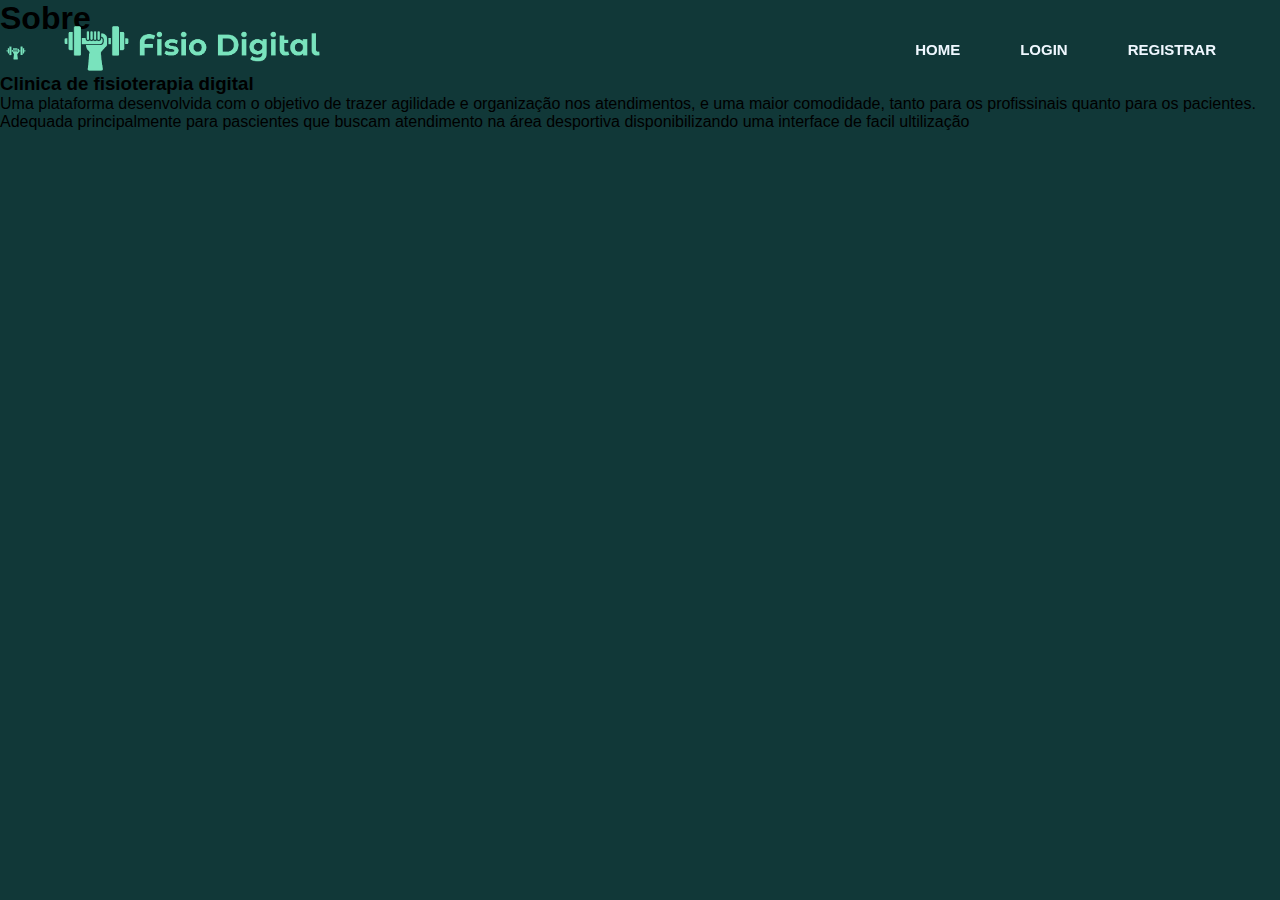
==== saiba_mais.html @ 44dbf616 "TextoPaginaSaibaMais" ====
<!DOCTYPE html>
<html lang="pt-br">
<head>
    <meta charset="UTF-8">
    <meta name="viewport" content="width=device-width, initial-scale=1.0">
    <title>Pagina saiba mais</title>

    <!--CSS-->
    <link rel="stylesheet" href="saiba_mais.css">
</head>
<body>
    <header>
        <a href=""><img src="imagens/default_transparent.png" class="logo-nome-fisio" alt="LogoNomeFisio"></a>

        <ul class="navlist">
            <li><a href="">HOME</a></li>
            <li><a href="">LOGIN</a></li>
            <li><a href="">REGISTRAR</a></li>
        </ul>

        <div class="bx bx-menu" id="menu-icon"></div>
    </header>

    <h1>Sobre</h1>
    <div><img src="imagens/favicon_transparent_32x32.png" alt=""></div>
    <h3>Clinica de fisioterapia digital</h3>
    <p>Uma plataforma desenvolvida com o objetivo de trazer agilidade e organização nos atendimentos, e uma maior comodidade, tanto para os profissinais quanto para os pacientes. Adequada principalmente para pascientes que buscam atendimento na área desportiva disponibilizando uma interface de facil ultilização </p>
</body>
</html>
---- saiba_mais.css ----
*{
	margin: 0;
	padding: 0;
	box-sizing: border-box;
	font-family: 'Poppins' , Arial, Helvetica, sans-serif;
    list-style: none;
	text-decoration: none;	
}

body{
	background-color: #113838;
}

header{
	position: fixed;
	right: 0%;
	top: 0%;
	z-index: 1000;
	width: 100%;
	display: flex;
	align-items: center;
	justify-content: space-between;
	padding: 25px 5%;
	background: transparent;
}

.logo-nome-fisio{
	width: 20vw;
	height: auto;
}

.navlist{
	display: flex;
}
.navlist a{
	color: aliceblue;
	margin-left: 60px;
	font-size: 15px;
	font-weight: 600;
	border-bottom: 2px solid transparent;
	transition: all .55s ease;
}
.navlist a:hover{
	border-bottom: 2px solid white;
}

#menu-icon{
	color: aliceblue;
	font-size: 35px;
	z-index: 10001;
	cursor: pointer;
	display: none;
}
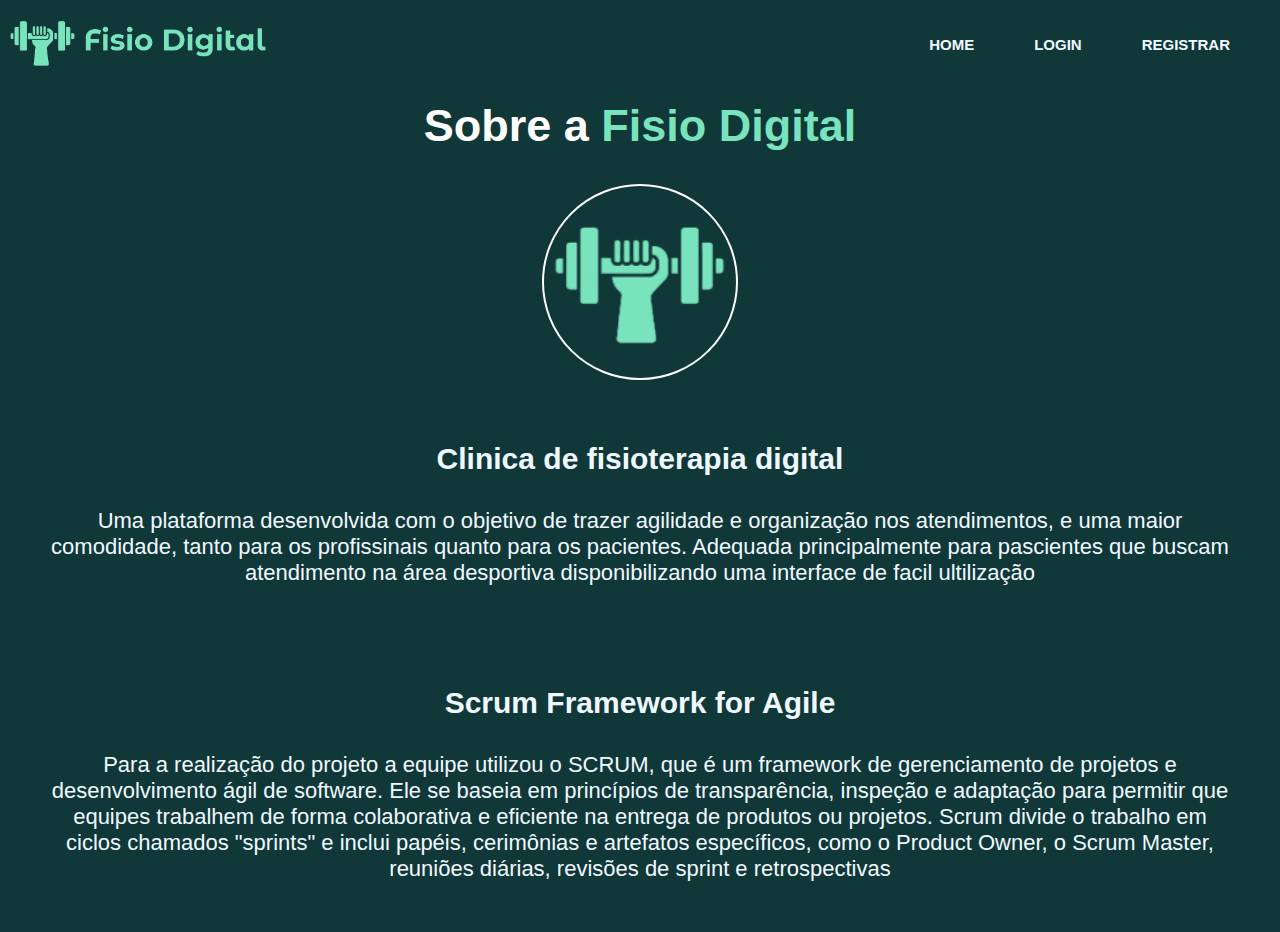
==== commit 2383067f: "Design e texto do menu sobre" ====
--- a/saiba_mais.html
+++ b/saiba_mais.html
@@ -1,5 +1,6 @@
 <!DOCTYPE html>
 <html lang="pt-br">
+
 <head>
     <meta charset="UTF-8">
     <meta name="viewport" content="width=device-width, initial-scale=1.0">
@@ -8,12 +9,13 @@
     <!--CSS-->
     <link rel="stylesheet" href="saiba_mais.css">
 </head>
+
 <body>
     <header>
-        <a href=""><img src="imagens/default_transparent.png" class="logo-nome-fisio" alt="LogoNomeFisio"></a>
+        <a href="index.html"><img src="imagens/default_transparent.png" class="logo-nome-fisio" alt="LogoNomeFisio"></a>
 
         <ul class="navlist">
-            <li><a href="">HOME</a></li>
+            <li><a href="index.html">HOME</a></li>
             <li><a href="">LOGIN</a></li>
             <li><a href="">REGISTRAR</a></li>
         </ul>
@@ -21,9 +23,20 @@
         <div class="bx bx-menu" id="menu-icon"></div>
     </header>
 
-    <h1>Sobre</h1>
-    <div><img src="imagens/favicon_transparent_32x32.png" alt=""></div>
-    <h3>Clinica de fisioterapia digital</h3>
-    <p>Uma plataforma desenvolvida com o objetivo de trazer agilidade e organização nos atendimentos, e uma maior comodidade, tanto para os profissinais quanto para os pacientes. Adequada principalmente para pascientes que buscam atendimento na área desportiva disponibilizando uma interface de facil ultilização </p>
+    <section class="sobre">
+        <h1>Sobre a <span>Fisio Digital</span></h1>
+        <div class="logo">
+            <img src="imagens/logo.png" alt="">
+            <span class="circle-spin"></span>
+        </div>
+        <h2>Clinica de fisioterapia digital</h2>
+        <p>Uma plataforma desenvolvida com o objetivo de trazer agilidade e organização nos atendimentos, e uma maior comodidade, tanto para os profissinais quanto para os pacientes. Adequada principalmente para pascientes que buscam atendimento na área desportiva disponibilizando uma interface de facil ultilização </p>
+    </section>
+
+    <section class="framework">
+        <h2>Scrum Framework for Agile</h2>
+        <p>Para a realização do projeto a equipe utilizou o SCRUM, que é um framework de gerenciamento de projetos e desenvolvimento ágil de software. Ele se baseia em princípios de transparência, inspeção e adaptação para permitir que equipes trabalhem de forma colaborativa e eficiente na entrega de produtos ou projetos. Scrum divide o trabalho em ciclos chamados "sprints" e inclui papéis, cerimônias e artefatos específicos, como o Product Owner, o Scrum Master, reuniões diárias, revisões de sprint e retrospectivas</p>
+    </section>
 </body>
+
 </html>--- a/saiba_mais.css
+++ b/saiba_mais.css
@@ -20,8 +20,8 @@
 	display: flex;
 	align-items: center;
 	justify-content: space-between;
-	padding: 25px 5%;
-	background: transparent;
+	padding: 20px 50px 1px 10px;
+	background: #113838;
 }
 
 .logo-nome-fisio{
@@ -51,3 +51,77 @@
 	cursor: pointer;
 	display: none;
 }
+
+.sobre{
+	display: flex;
+	margin: 100px 50px 0 50px;
+	justify-content: center;
+	align-items: center;
+	flex-direction: column;
+	gap: 2rem;
+}
+.sobre h1{
+	text-align: center;
+	font-size: 45px;
+	font-weight: 700;
+	color: white;
+}
+span{
+	color: #79e3bd;
+}
+.sobre h2{
+	margin-top: 30px;
+	font-size: 30px;
+	text-align: center;
+	color: aliceblue;
+}
+.sobre p{
+	font-size: 22px;
+	text-align: center;
+	color: aliceblue;
+}
+.logo{
+	width: 17vw;
+	height: auto;
+	border-radius: 50%;
+	display: flex;
+	justify-content: center;
+	align-items: center;
+}
+.logo img{
+	width: 90%;
+	border-radius: 50%;
+	border: 2px solid white;
+}
+/*.logo .circle-spin{
+	position: absolute;
+	top: 50%;
+	left: 50%;
+	transform: translate(-50%, -50%) rotate(0);
+	width: 100%;
+	height: 100%;
+	border-radius: 50%;
+	border-top: .2rem solid #ffffff;
+	border-right: .2rem solid #79e3bd;
+	border-bottom: .2rem solid #ffffff;
+	border-left: .2rem solid #79e3bd;
+}*/
+
+.framework{
+	display: flex;
+	margin: 100px 50px 50px 50px;
+	justify-content: center;
+	align-items: center;
+	flex-direction: column;
+	gap: 2rem;
+}
+.framework h2{
+	font-size: 30px;
+	text-align: center;
+	color: aliceblue;
+}
+.framework p{
+	font-size: 22px;
+	text-align: center;
+	color: aliceblue;
+}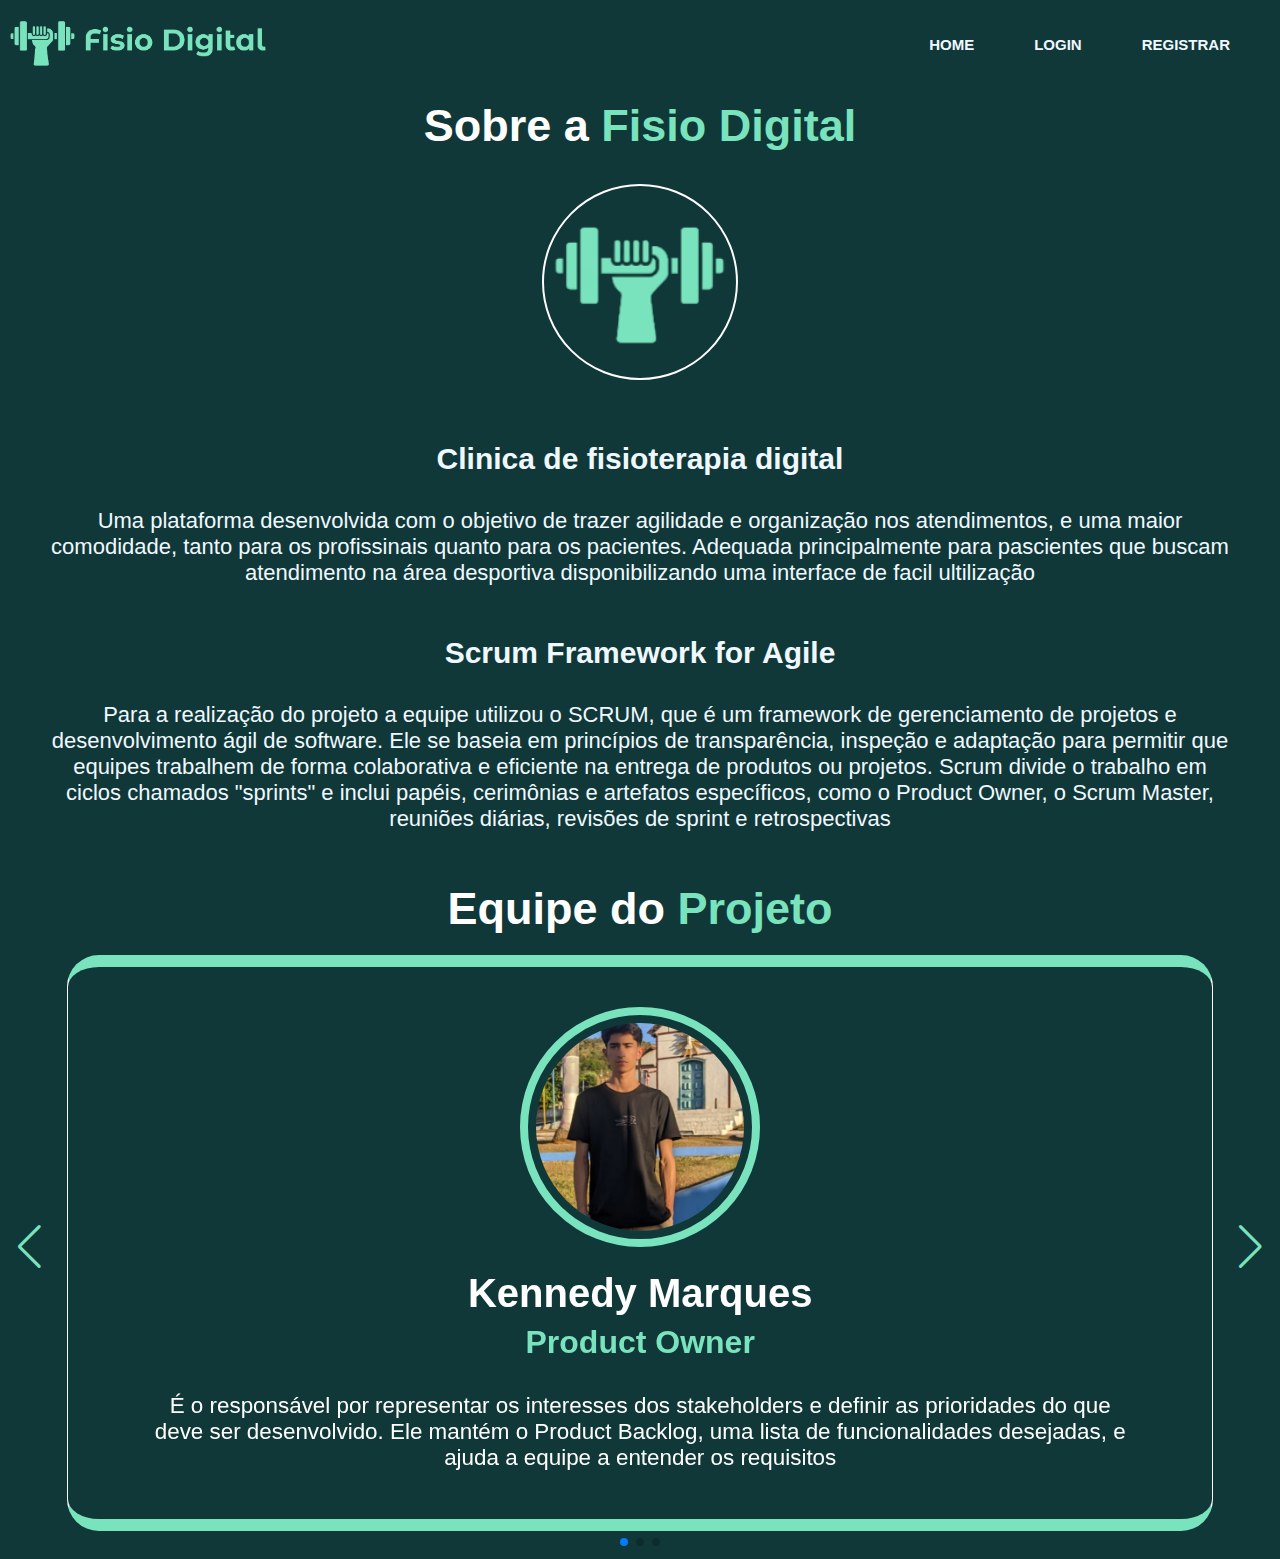
==== commit d740840a: "Equipe do projeto + js" ====
--- a/saiba_mais.html
+++ b/saiba_mais.html
@@ -8,6 +8,10 @@
 
     <!--CSS-->
     <link rel="stylesheet" href="saiba_mais.css">
+
+    <!--swiper css-->
+    <link rel="stylesheet" href="https://cdn.jsdelivr.net/npm/swiper@11/swiper-bundle.min.css" />
+
 </head>
 
 <body>
@@ -30,13 +34,63 @@
             <span class="circle-spin"></span>
         </div>
         <h2>Clinica de fisioterapia digital</h2>
-        <p>Uma plataforma desenvolvida com o objetivo de trazer agilidade e organização nos atendimentos, e uma maior comodidade, tanto para os profissinais quanto para os pacientes. Adequada principalmente para pascientes que buscam atendimento na área desportiva disponibilizando uma interface de facil ultilização </p>
+        <p>Uma plataforma desenvolvida com o objetivo de trazer agilidade e organização nos atendimentos, e uma maior
+            comodidade, tanto para os profissinais quanto para os pacientes. Adequada principalmente para pascientes que
+            buscam atendimento na área desportiva disponibilizando uma interface de facil ultilização </p>
     </section>
 
     <section class="framework">
         <h2>Scrum Framework for Agile</h2>
-        <p>Para a realização do projeto a equipe utilizou o SCRUM, que é um framework de gerenciamento de projetos e desenvolvimento ágil de software. Ele se baseia em princípios de transparência, inspeção e adaptação para permitir que equipes trabalhem de forma colaborativa e eficiente na entrega de produtos ou projetos. Scrum divide o trabalho em ciclos chamados "sprints" e inclui papéis, cerimônias e artefatos específicos, como o Product Owner, o Scrum Master, reuniões diárias, revisões de sprint e retrospectivas</p>
+        <p>Para a realização do projeto a equipe utilizou o SCRUM, que é um framework de gerenciamento de projetos e
+            desenvolvimento ágil de software. Ele se baseia em princípios de transparência, inspeção e adaptação para
+            permitir que equipes trabalhem de forma colaborativa e eficiente na entrega de produtos ou projetos. Scrum
+            divide o trabalho em ciclos chamados "sprints" e inclui papéis, cerimônias e artefatos específicos, como o
+            Product Owner, o Scrum Master, reuniões diárias, revisões de sprint e retrospectivas</p>
     </section>
+
+    <!-- testimonial design -->
+    <div class="testimonial-container">
+        <h1 class="heading">Equipe do <span>Projeto</span></h1>
+
+        <div class="testimonial-wrapper">
+            <div class="testimonial-box mySwiper">
+                <div class="testimonial-content swiper-wrapper">
+                    <div class="testimonial-slide swiper-slide">
+                        <img src="imagens/Imagem do WhatsApp de 2023-11-01 à(s) 20.05.30_786b7c42.jpg" alt="">
+                        <h2>Kennedy Marques</h2>
+                        <h3>Product Owner</h3>
+                        <p>É o responsável por representar os interesses dos stakeholders e definir as prioridades do
+                            que deve ser desenvolvido. Ele mantém o Product Backlog, uma lista de funcionalidades desejadas,
+                            e ajuda a equipe a entender os requisitos</p>
+                    </div>
+                    <div class="testimonial-slide swiper-slide">
+                        <img src="imagens/Imagem do WhatsApp de 2023-11-01 à(s) 20.05.30_786b7c42.jpg" alt="">
+                        <h3>Laysa Bittencourt</h3>
+                        <p>Lorem ipsum dolor sit amet consectetur adipisicing elit. Soluta itaque, distinctio unde iste
+                            laboriosam corporis fuga placeat error magnam ipsum temporibus, perspiciatis fugiat nobis
+                            culpa obcaecati sit architecto sed hic. lore</p>
+                    </div>
+                    <div class="testimonial-slide swiper-slide">
+                        <img src="imagens/Imagem do WhatsApp de 2023-11-01 à(s) 20.05.30_786b7c42.jpg" alt="">
+                        <h3>Daniel Cintra</h3>
+                        <p>Lorem ipsum dolor sit amet consectetur adipisicing elit. Soluta itaque, distinctio unde iste
+                            laboriosam corporis fuga placeat error magnam ipsum temporibus, perspiciatis fugiat nobis
+                            culpa obcaecati sit architecto sed hic. lore</p>
+                    </div>
+                </div>
+
+                <div class="swiper-button-next"></div>
+                <div class="swiper-button-prev"></div>
+                <div class="swiper-pagination"></div>
+            </div>
+        </div>
+    </div>
+
+    <!-- swiper js -->
+    <script src="https://cdn.jsdelivr.net/npm/swiper@11/swiper-bundle.min.js"></script>
+
+    <!-- custom js -->
+    <script src="js/script.js"></script>
 </body>
 
 </html>--- a/saiba_mais.css
+++ b/saiba_mais.css
@@ -109,7 +109,7 @@
 
 .framework{
 	display: flex;
-	margin: 100px 50px 50px 50px;
+	margin: 50px 50px 50px 50px;
 	justify-content: center;
 	align-items: center;
 	flex-direction: column;
@@ -117,11 +117,78 @@
 }
 .framework h2{
 	font-size: 30px;
-	text-align: center;
 	color: aliceblue;
 }
 .framework p{
 	font-size: 22px;
 	text-align: center;
 	color: aliceblue;
-}+}
+
+.heading{
+	text-align: center;
+	font-size: 45px;
+	font-weight: 700;
+	color: white;
+}
+.testimonial-container{
+	display: flex;
+	align-items: center;
+	flex-direction: column;
+	width: 100%;
+	padding: .1rem 1rem;
+}
+.testimonial-container .testimonial-wrapper{
+	position: relative;
+	max-width: 90rem;
+	width: 100%;
+	padding: 1rem 3rem 1.5rem 3rem;
+}
+.testimonial-wrapper .testimonial-box{
+	padding: .2rem;
+	border-radius: 2rem;
+	overflow: hidden;
+}
+.testimonial-content .testimonial-slide{
+	border: .1rem solid white;
+	display: flex;
+	align-items: center;
+	flex-direction: column;
+	border-radius: 2rem;
+	padding: 3rem 5rem;
+	border-top: .8rem solid #79e3bd;
+	border-bottom: .8rem solid #79e3bd;	
+}
+.testimonial-slide img{
+	width: 14rem;
+	height: 14rem;
+	object-fit: cover;
+	border-radius: 50%;
+	border: .5rem solid transparent;
+	outline: .5rem solid #79e3bd;
+}
+.testimonial-slide h2{
+	font-size: 2.5rem;
+	color: white;
+	margin: 2rem 0 .5rem 0;
+}
+.testimonial-slide h3{
+	color: #79e3bd;
+	font-size: 2rem;
+	margin-bottom: 2rem;
+}
+.testimonial-slide p{
+	font-size: 1.4rem;
+	color: white;
+	text-align: center;
+}
+.testimonial-box .swiper-button-next,
+.testimonial-box .swiper-button-prev{
+	color: #79e3bd;
+}
+.testimonial-box .swiper-button-next{
+	right: 0;
+}
+.testimonial-box .swiper-button-prev{
+	left: 0;
+}
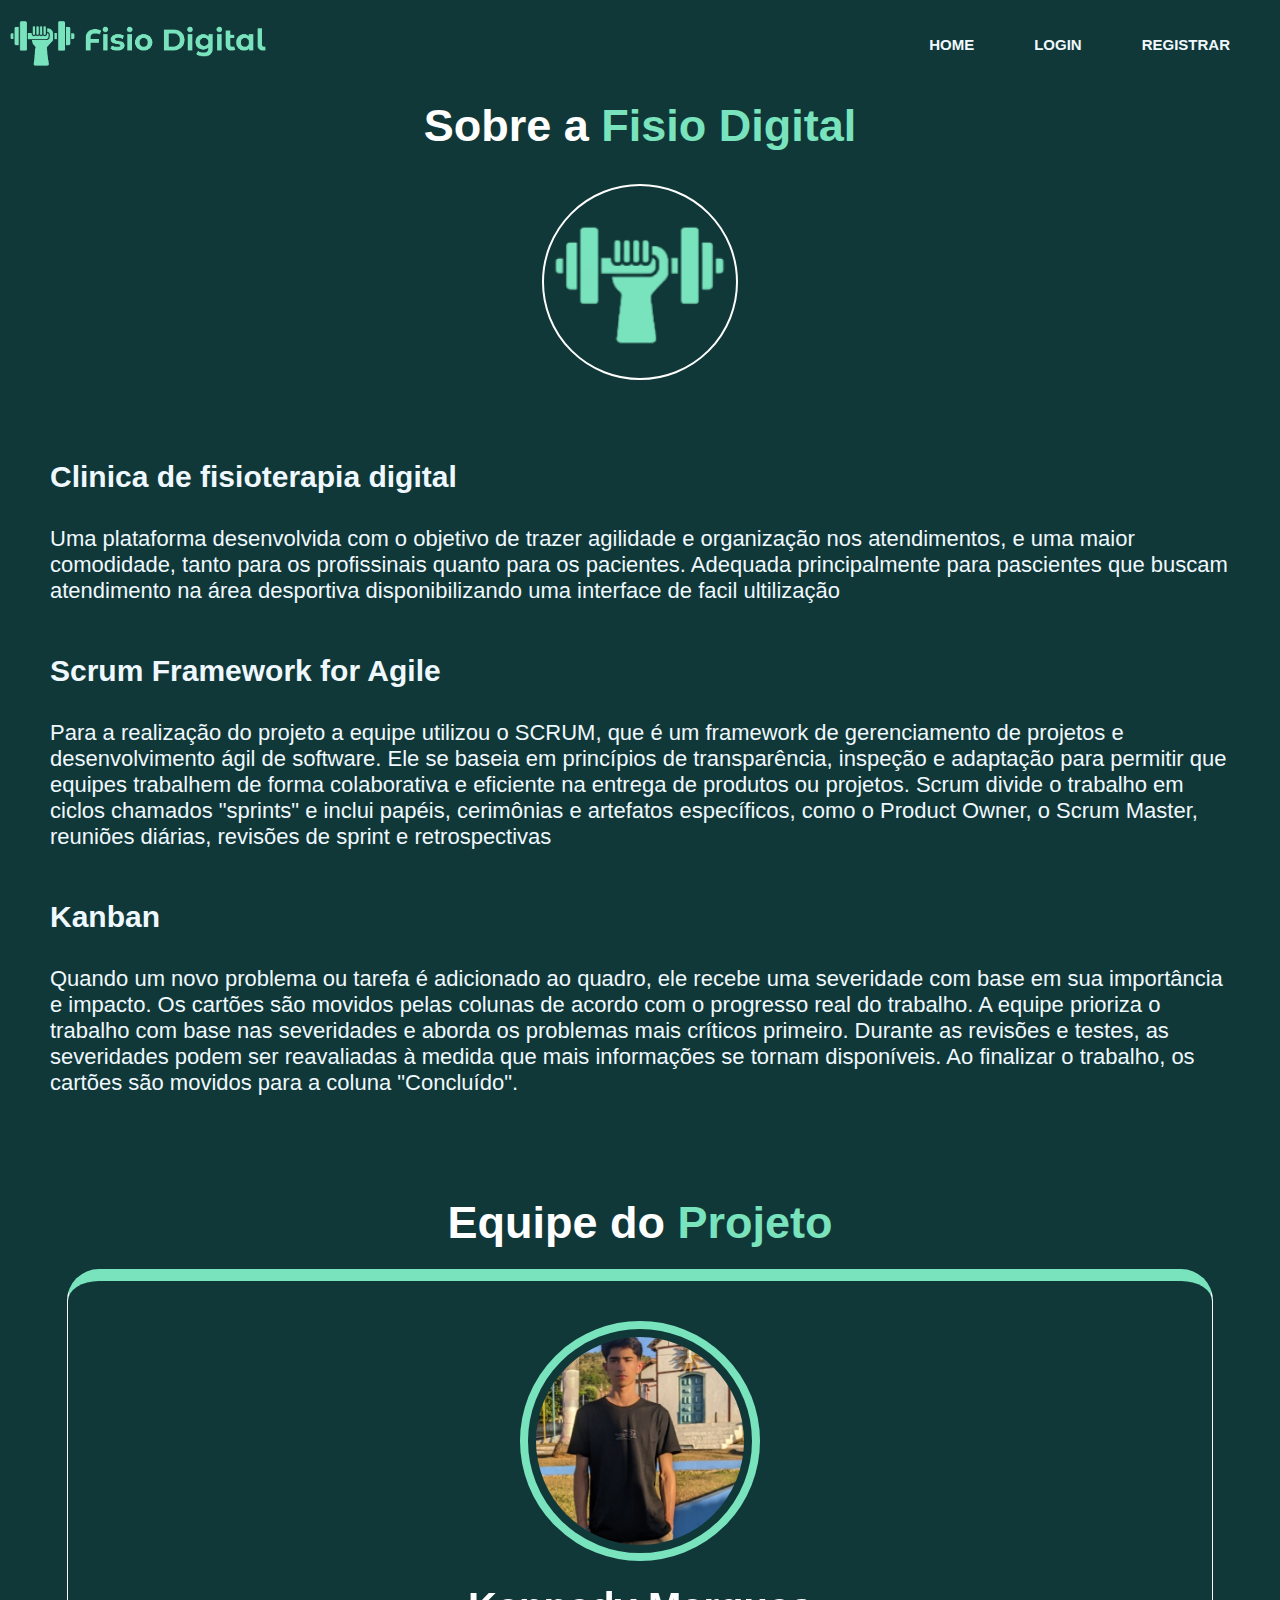
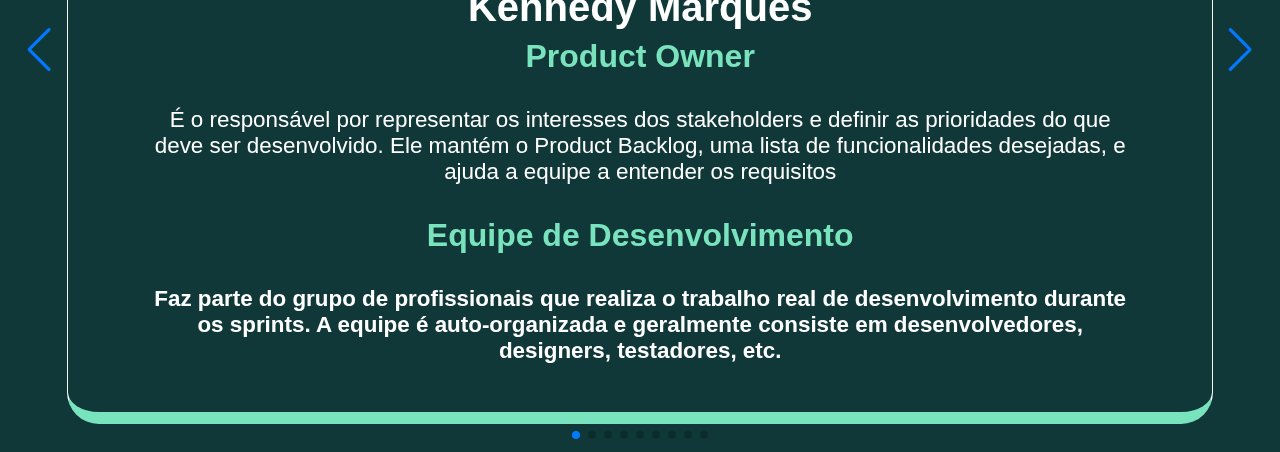
==== commit 627ee336: "Equipe do Projeto" ====
--- a/saiba_mais.html
+++ b/saiba_mais.html
@@ -33,6 +33,9 @@
             <img src="imagens/logo.png" alt="">
             <span class="circle-spin"></span>
         </div>
+    </section>
+
+    <section class="sobre-texto">
         <h2>Clinica de fisioterapia digital</h2>
         <p>Uma plataforma desenvolvida com o objetivo de trazer agilidade e organização nos atendimentos, e uma maior
             comodidade, tanto para os profissinais quanto para os pacientes. Adequada principalmente para pascientes que
@@ -48,6 +51,16 @@
             Product Owner, o Scrum Master, reuniões diárias, revisões de sprint e retrospectivas</p>
     </section>
 
+    <section class="kanban">
+        <h2>Kanban</h2>
+        <p>Quando um novo problema ou tarefa é adicionado ao quadro, ele recebe uma severidade com base em sua
+            importância e impacto. Os cartões são movidos pelas colunas de acordo com o progresso real do trabalho. A
+            equipe prioriza o trabalho com base nas severidades e aborda os problemas mais críticos primeiro.
+
+            Durante as revisões e testes, as severidades podem ser reavaliadas à medida que mais informações se tornam
+            disponíveis. Ao finalizar o trabalho, os cartões são movidos para a coluna "Concluído".</p>
+    </section>
+
     <!-- testimonial design -->
     <div class="testimonial-container">
         <h1 class="heading">Equipe do <span>Projeto</span></h1>
@@ -60,29 +73,113 @@
                         <h2>Kennedy Marques</h2>
                         <h3>Product Owner</h3>
                         <p>É o responsável por representar os interesses dos stakeholders e definir as prioridades do
-                            que deve ser desenvolvido. Ele mantém o Product Backlog, uma lista de funcionalidades desejadas,
+                            que deve ser desenvolvido. Ele mantém o Product Backlog, uma lista de funcionalidades
+                            desejadas,
                             e ajuda a equipe a entender os requisitos</p>
+                        <h3>Equipe de Desenvolvimento</h3>
+                        <h4>Faz parte do grupo de profissionais que realiza o trabalho real de desenvolvimento durante
+                            os
+                            sprints.
+                            A equipe é auto-organizada e geralmente consiste em desenvolvedores, designers, testadores,
+                            etc.
+                        </h4>
                     </div>
                     <div class="testimonial-slide swiper-slide">
-                        <img src="imagens/Imagem do WhatsApp de 2023-11-01 à(s) 20.05.30_786b7c42.jpg" alt="">
-                        <h3>Laysa Bittencourt</h3>
-                        <p>Lorem ipsum dolor sit amet consectetur adipisicing elit. Soluta itaque, distinctio unde iste
-                            laboriosam corporis fuga placeat error magnam ipsum temporibus, perspiciatis fugiat nobis
-                            culpa obcaecati sit architecto sed hic. lore</p>
+                        <img src="imagens/Laysa.png" alt="">
+                        <h2>Laysa Bittencourt</h2>
+                        <h3>Scrum Master</h3>
+                        <p>Atua como uma facilitadora, garantindo que a equipe siga os princípios e práticas do Scrum.
+                            Ela remove obstáculos que possam impedir o progresso da equipe e ajuda a melhorar o processo
+                            de desenvolvimento</p>
+                        <h3>Equipe de Desenvolvimento</h3>
+                        <h4>Faz parte do grupo de profissionais que realiza o trabalho real de desenvolvimento durante
+                            os
+                            sprints.
+                            A equipe é auto-organizada e geralmente consiste em desenvolvedores, designers, testadores,
+                            etc.
+                        </h4>
                     </div>
                     <div class="testimonial-slide swiper-slide">
-                        <img src="imagens/Imagem do WhatsApp de 2023-11-01 à(s) 20.05.30_786b7c42.jpg" alt="">
-                        <h3>Daniel Cintra</h3>
-                        <p>Lorem ipsum dolor sit amet consectetur adipisicing elit. Soluta itaque, distinctio unde iste
-                            laboriosam corporis fuga placeat error magnam ipsum temporibus, perspiciatis fugiat nobis
-                            culpa obcaecati sit architecto sed hic. lore</p>
+                        <img src="imagens/Daniel.png" alt="">
+                        <h2>Daniel Cintra</h2>
+                        <h3>Scrum Master</h3>
+                        <p>Atua como um facilitador, garantindo que a equipe siga os princípios e práticas do Scrum.
+                            Ele remove obstáculos que possam impedir o progresso da equipe e ajuda a melhorar o processo
+                            de desenvolvimento</p>
+                        <h3>Equipe de Desenvolvimento</h3>
+                        <h4>Faz parte do grupo de profissionais que realiza o trabalho real de desenvolvimento durante
+                            os
+                            sprints.
+                            A equipe é auto-organizada e geralmente consiste em desenvolvedores, designers, testadores,
+                            etc.
+                        </h4>
+                    </div>
+                    <div class="testimonial-slide swiper-slide">
+                        <img src="imagens/Davi.png" alt="">
+                        <h2>Davi Lustosa</h2>
+                        <h3>Equipe de Desenvolvimento</h3>
+                        <p>Faz parte do grupo de profissionais que realiza o trabalho real de desenvolvimento durante os
+                            sprints.
+                            A equipe é auto-organizada e geralmente consiste em desenvolvedores, designers, testadores,
+                            etc.
+                        </p>
+                    </div>
+                    <div class="testimonial-slide swiper-slide">
+                        <img src="imagens/" alt="">
+                        <h2>Samuel Monteiro</h2>
+                        <h3>Equipe de Desenvolvimento</h3>
+                        <p>Faz parte do grupo de profissionais que realiza o trabalho real de desenvolvimento durante os
+                            sprints.
+                            A equipe é auto-organizada e geralmente consiste em desenvolvedores, designers, testadores,
+                            etc.
+                        </p>
+                    </div>
+                    <div class="testimonial-slide swiper-slide">
+                        <img src="imagens/Diogo.png" alt="">
+                        <h2>Diogo Lopes</h2>
+                        <h3>Equipe de Desenvolvimento</h3>
+                        <p>Faz parte do grupo de profissionais que realiza o trabalho real de desenvolvimento durante os
+                            sprints.
+                            A equipe é auto-organizada e geralmente consiste em desenvolvedores, designers, testadores,
+                            etc.
+                        </p>
+                    </div>
+                    <div class="testimonial-slide swiper-slide">
+                        <img src="imagens/Jennifer.png" alt="">
+                        <h2>Jennifer Cristina</h2>
+                        <h3>Equipe de Desenvolvimento</h3>
+                        <p>Faz parte do grupo de profissionais que realiza o trabalho real de desenvolvimento durante os
+                            sprints.
+                            A equipe é auto-organizada e geralmente consiste em desenvolvedores, designers, testadores,
+                            etc.
+                        </p>
+                    </div>
+                    <div class="testimonial-slide swiper-slide">
+                        <img src="imagens/lipe.png" alt="">
+                        <h2>Isack Phelipe</h2>
+                        <h3>Equipe de Desenvolvimento</h3>
+                        <p>Faz parte do grupo de profissionais que realiza o trabalho real de desenvolvimento durante os
+                            sprints.
+                            A equipe é auto-organizada e geralmente consiste em desenvolvedores, designers, testadores,
+                            etc.
+                        </p>
+                    </div>
+                    <div class="testimonial-slide swiper-slide">
+                        <img src="imagens/Victor.png" alt="">
+                        <h2>Victor Augusto</h2>
+                        <h3>Equipe de Desenvolvimento</h3>
+                        <p>Faz parte do grupo de profissionais que realiza o trabalho real de desenvolvimento durante os
+                            sprints.
+                            A equipe é auto-organizada e geralmente consiste em desenvolvedores, designers, testadores,
+                            etc.
+                        </p>
                     </div>
                 </div>
+            </div>
 
-                <div class="swiper-button-next"></div>
-                <div class="swiper-button-prev"></div>
-                <div class="swiper-pagination"></div>
-            </div>
+            <div class="swiper-button-next"></div>
+            <div class="swiper-button-prev"></div>
+            <div class="swiper-pagination"></div>
         </div>
     </div>
 
--- a/saiba_mais.css
+++ b/saiba_mais.css
@@ -69,15 +69,20 @@
 span{
 	color: #79e3bd;
 }
-.sobre h2{
+.sobre-texto{
+	display: flex;
+	margin: 50px 50px 50px 50px;
+	justify-content: center;
+	flex-direction: column;
+	gap: 2rem;
+}
+.sobre-texto h2{
 	margin-top: 30px;
 	font-size: 30px;
-	text-align: center;
-	color: aliceblue;
-}
-.sobre p{
+	color: aliceblue;
+}
+.sobre-texto p{
 	font-size: 22px;
-	text-align: center;
 	color: aliceblue;
 }
 .logo{
@@ -111,7 +116,6 @@
 	display: flex;
 	margin: 50px 50px 50px 50px;
 	justify-content: center;
-	align-items: center;
 	flex-direction: column;
 	gap: 2rem;
 }
@@ -121,7 +125,22 @@
 }
 .framework p{
 	font-size: 22px;
-	text-align: center;
+	color: aliceblue;
+}
+
+.kanban{
+	display: flex;
+	margin: 50px 50px 100px 50px;
+	justify-content: center;
+	flex-direction: column;
+	gap: 2rem;
+}
+.kanban h2{
+	font-size: 30px;
+	color: aliceblue;
+}
+.kanban p{
+	font-size: 22px;
 	color: aliceblue;
 }
 
@@ -177,10 +196,16 @@
 	font-size: 2rem;
 	margin-bottom: 2rem;
 }
+.testimonial-slide h4{
+	font-size: 1.4rem;
+	color: white;
+	text-align: center;
+}
 .testimonial-slide p{
 	font-size: 1.4rem;
 	color: white;
 	text-align: center;
+	margin-bottom: 2rem;
 }
 .testimonial-box .swiper-button-next,
 .testimonial-box .swiper-button-prev{
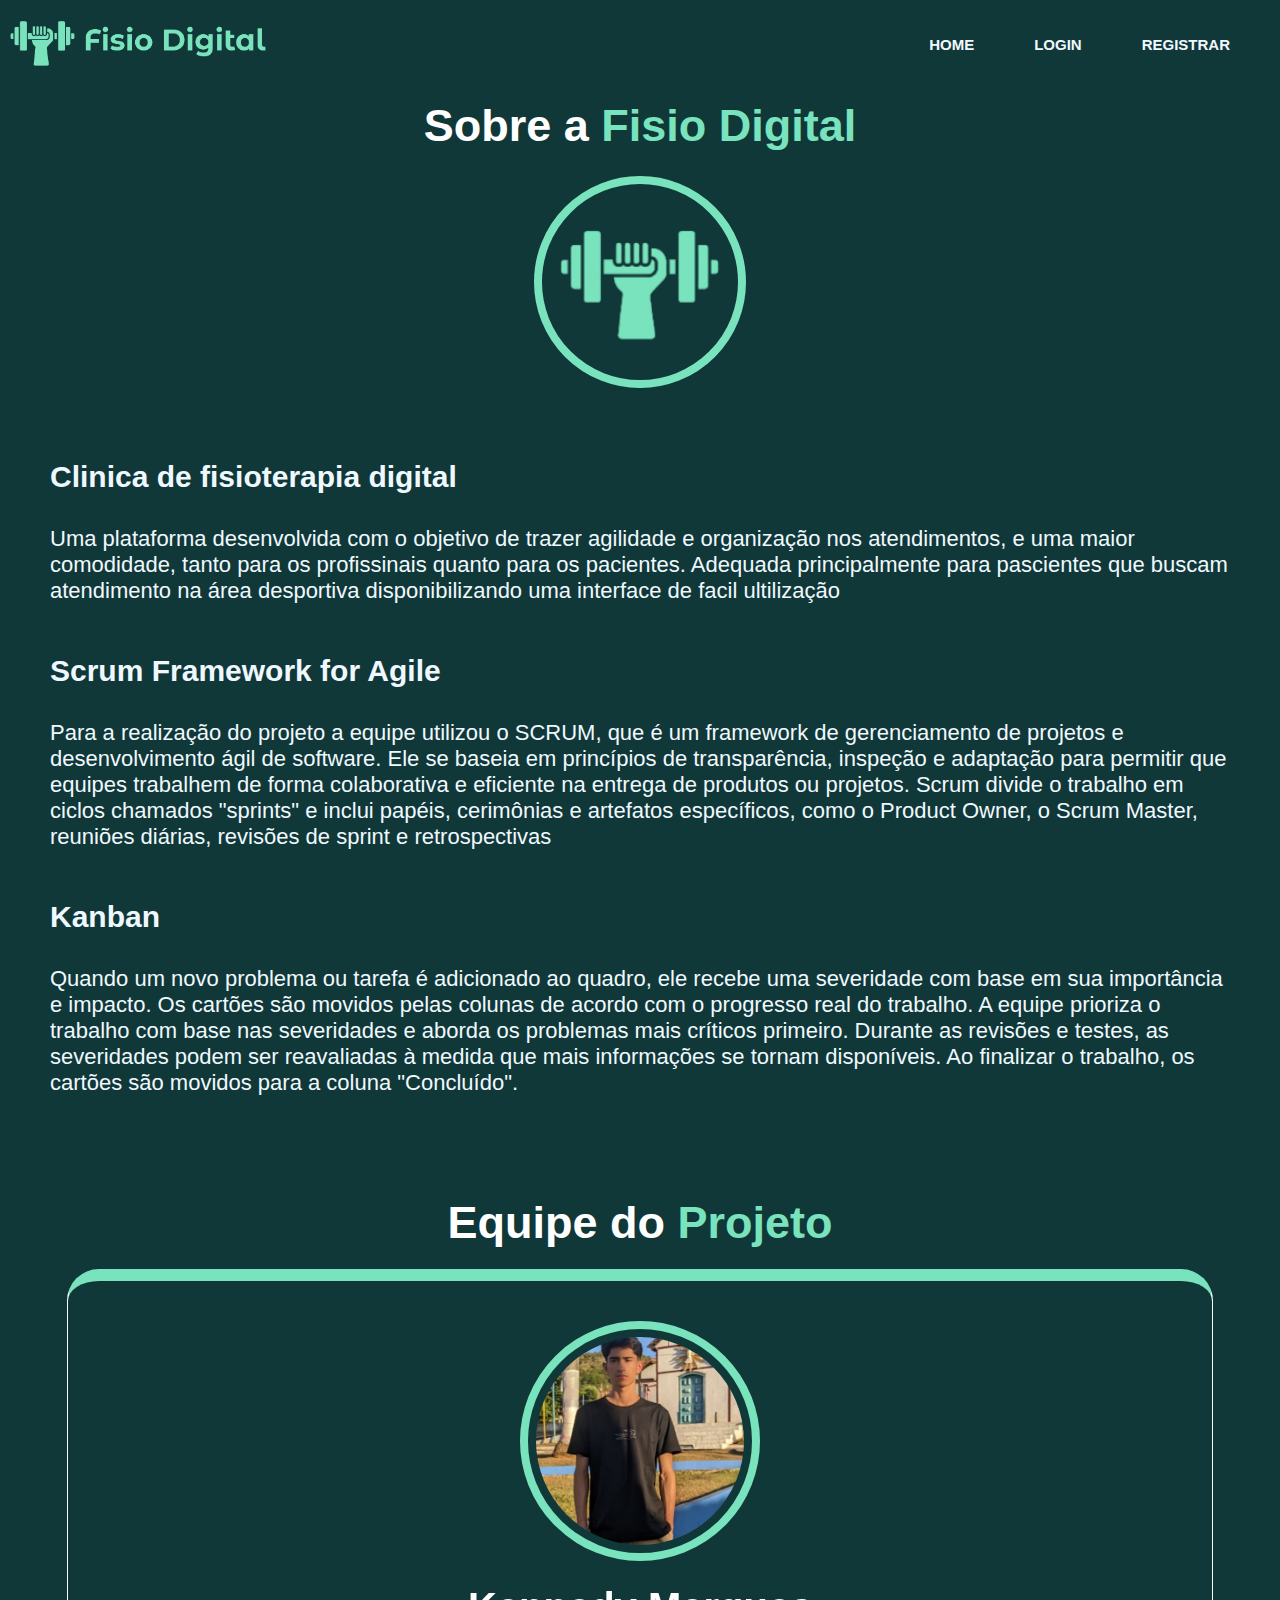
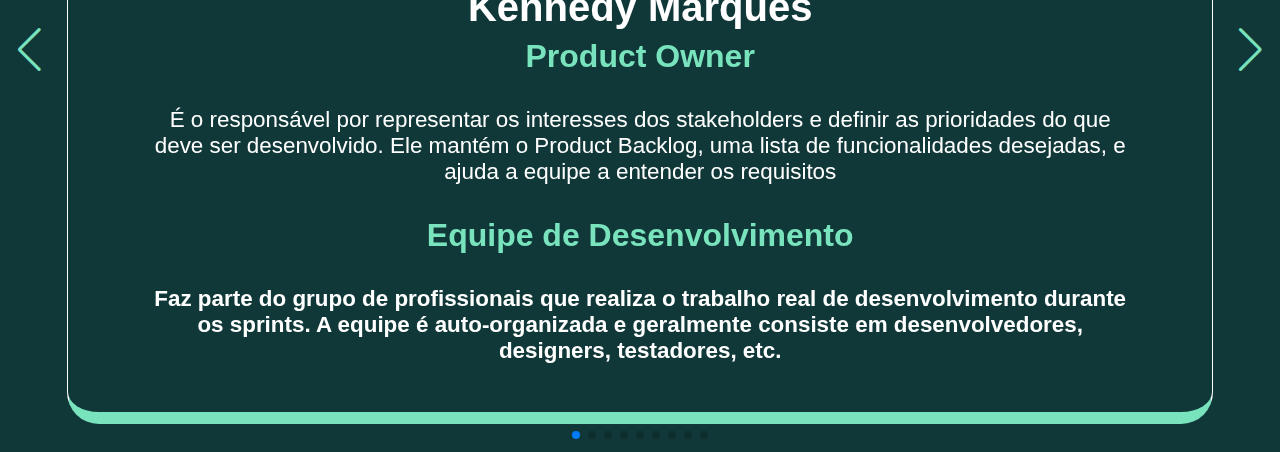
==== commit d25696c3: "Alguns ajustes antes de dormir" ====
--- a/saiba_mais.html
+++ b/saiba_mais.html
@@ -64,7 +64,6 @@
     <!-- testimonial design -->
     <div class="testimonial-container">
         <h1 class="heading">Equipe do <span>Projeto</span></h1>
-
         <div class="testimonial-wrapper">
             <div class="testimonial-box mySwiper">
                 <div class="testimonial-content swiper-wrapper">
@@ -175,11 +174,10 @@
                         </p>
                     </div>
                 </div>
+                <div class="swiper-button-next"></div>
+                <div class="swiper-button-prev"></div>
+                <div class="swiper-pagination"></div>
             </div>
-
-            <div class="swiper-button-next"></div>
-            <div class="swiper-button-prev"></div>
-            <div class="swiper-pagination"></div>
         </div>
     </div>
 
@@ -188,6 +186,6 @@
 
     <!-- custom js -->
     <script src="js/script.js"></script>
+    
 </body>
-
 </html>--- a/saiba_mais.css
+++ b/saiba_mais.css
@@ -96,7 +96,8 @@
 .logo img{
 	width: 90%;
 	border-radius: 50%;
-	border: 2px solid white;
+	border: .5rem solid transparent;
+	outline: .5rem solid #79e3bd;
 }
 /*.logo .circle-spin{
 	position: absolute;
